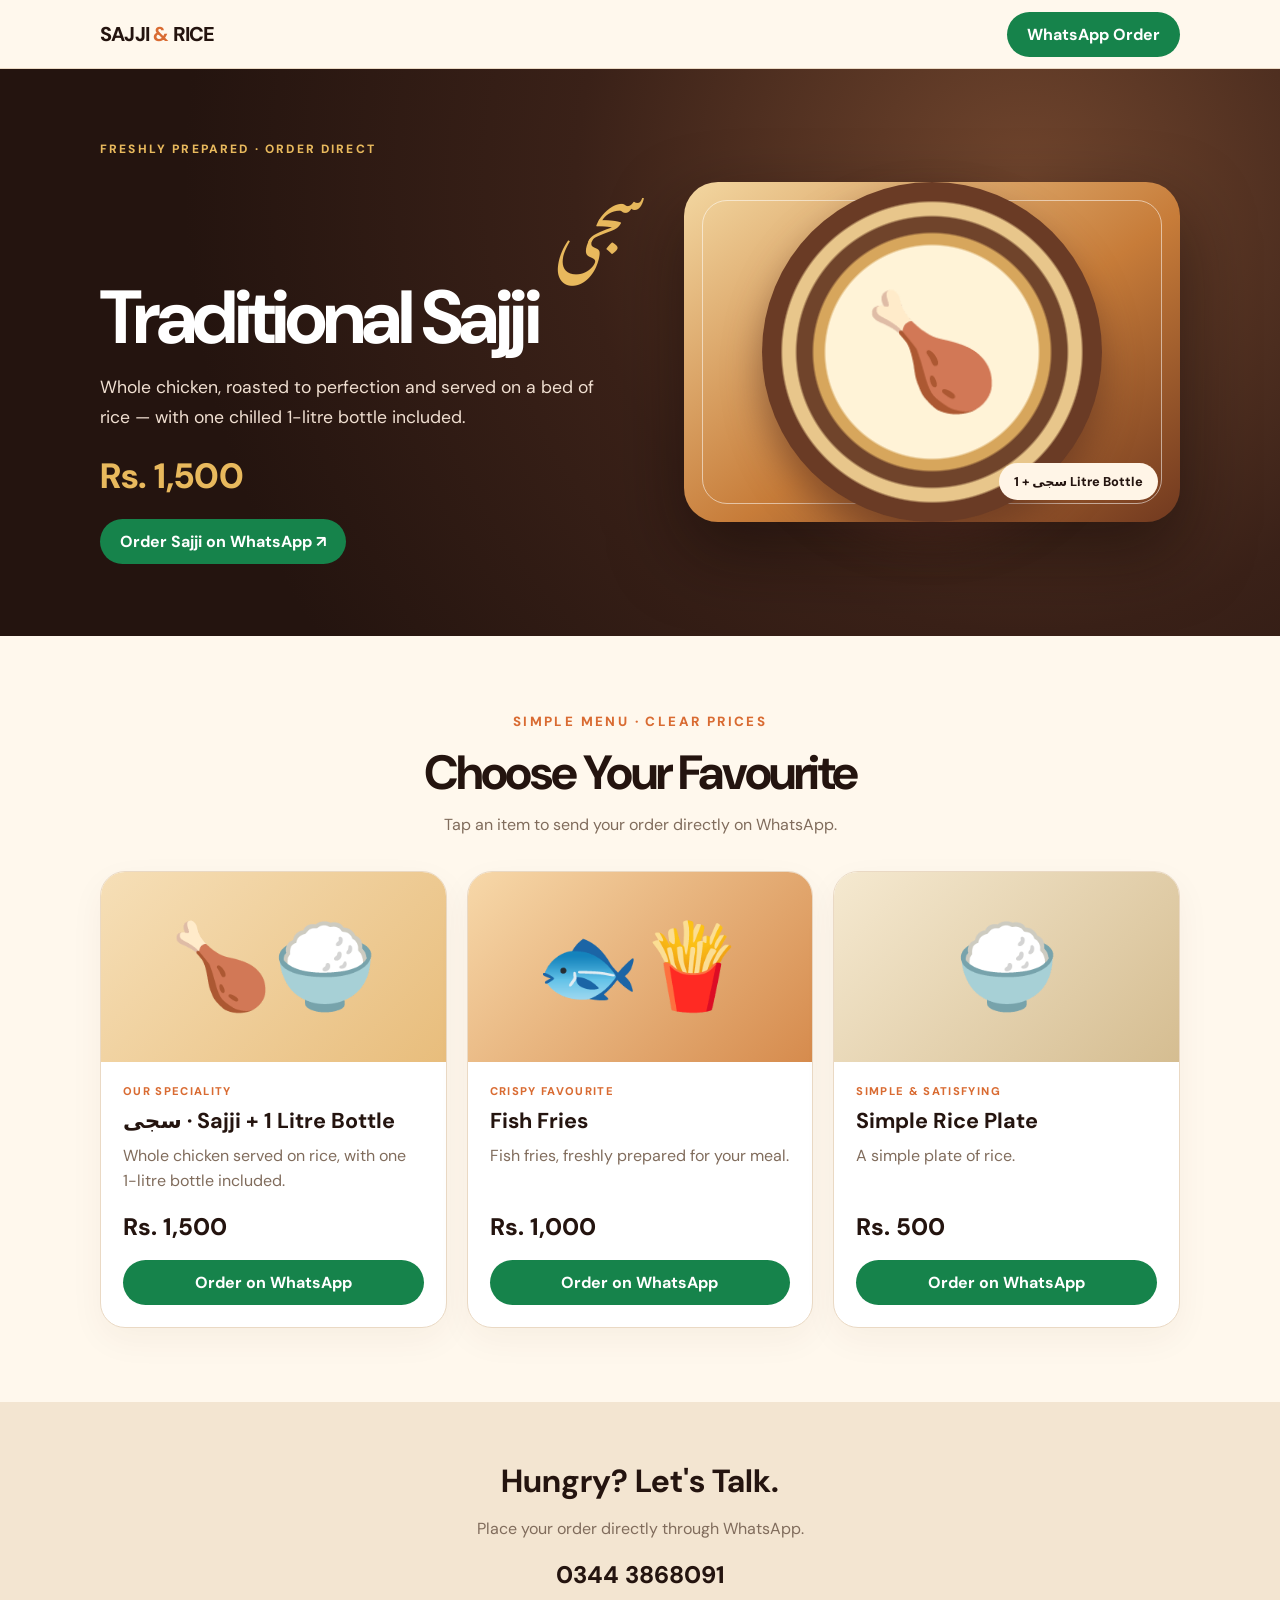
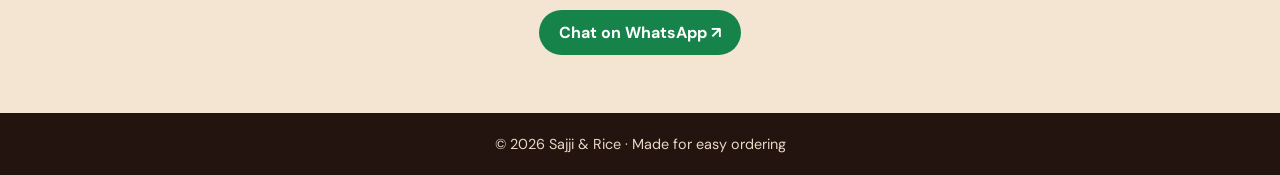
==== index.html @ be56e04f "Add Sajji & Rice restaurant landing page" ====
<!doctype html>
<html lang="en">
<head>
<meta charset="utf-8">
<meta name="viewport" content="width=device-width, initial-scale=1">
<meta name="theme-color" content="#24140f">
<meta name="description" content="Sajji, Fish Fries and Simple Rice Plate. Order directly on WhatsApp.">
<title>Sajji & Rice | Order on WhatsApp</title>
<link rel="preconnect" href="https://fonts.googleapis.com">
<link rel="preconnect" href="https://fonts.gstatic.com" crossorigin>
<link href="https://fonts.googleapis.com/css2?family=DM+Sans:wght@400;500;600;700;800&family=Noto+Nastaliq+Urdu:wght@600&display=swap" rel="stylesheet">
<style>
:root{--ink:#24140f;--paper:#fff8ed;--cream:#f3e5d1;--orange:#d96b32;--gold:#e8b95d;--green:#16834b}
*{box-sizing:border-box}html{scroll-behavior:smooth}body{margin:0;background:var(--paper);color:var(--ink);font-family:"DM Sans",system-ui,sans-serif}a{text-decoration:none;color:inherit}.wrap{width:min(1080px,92%);margin:auto}
header{position:sticky;top:0;z-index:5;background:#fff8edeb;backdrop-filter:blur(12px);border-bottom:1px solid #ead9c4}.nav{height:68px;display:flex;align-items:center;justify-content:space-between}.brand{font-size:1.25rem;font-weight:800;letter-spacing:-.04em}.brand span{color:var(--orange)}.pill{display:inline-flex;align-items:center;justify-content:center;background:var(--green);color:white;padding:12px 20px;border-radius:999px;font-weight:700;gap:8px;transition:.2s}.pill:hover{transform:translateY(-2px);filter:brightness(1.08)}
.hero{background:radial-gradient(circle at 80% 20%,#70452d 0,#3a2118 40%,#24140f 75%);color:white;overflow:hidden}.hero-grid{display:grid;grid-template-columns:1.05fr .95fr;gap:36px;align-items:center;padding:72px 0}.eyebrow{color:var(--gold);font-weight:800;text-transform:uppercase;letter-spacing:.18em;font-size:.75rem}.urdu{font-family:"Noto Nastaliq Urdu",serif;color:var(--gold);font-size:4rem;line-height:1.8;margin:8px 0 0}.hero h1{font-size:clamp(2.8rem,6vw,4.7rem);line-height:1;margin:0;letter-spacing:-.06em}.hero p{color:#f0dfd1;line-height:1.7;font-size:1.1rem;max-width:520px}.price{font-size:2.2rem;font-weight:800;color:var(--gold);margin:20px 0}.food-art{min-height:330px;border-radius:34px;background:linear-gradient(145deg,#f3d7a1,#c77c39 55%,#71391f);display:grid;place-items:center;box-shadow:0 30px 70px #10080580;position:relative;isolation:isolate}.food-art:before{content:"";position:absolute;inset:18px;border:1px solid #fff8;border-radius:25px}.platter{width:min(78%,340px);aspect-ratio:1;border-radius:50%;background:radial-gradient(circle,#fff3d7 0 44%,#d7a65c 45% 49%,#70442b 50% 56%,#e8c68b 57% 62%,#6a3b25 63%);display:grid;place-items:center;font-size:7rem;filter:drop-shadow(0 20px 18px #4b261c80)}.art-note{position:absolute;bottom:22px;right:22px;background:#fff5e7;color:var(--ink);padding:10px 15px;border-radius:99px;font-weight:800;font-size:.8rem}
section.menu{padding:74px 0}.section-head{text-align:center;margin-bottom:36px}.section-head small{color:var(--orange);font-weight:800;letter-spacing:.18em;text-transform:uppercase}.section-head h2{font-size:clamp(2rem,4vw,3rem);margin:10px 0;letter-spacing:-.05em}.section-head p{color:#806c5c;margin:0}.cards{display:grid;grid-template-columns:repeat(3,1fr);gap:20px}.card{background:white;border:1px solid #ead9c4;border-radius:25px;overflow:hidden;box-shadow:0 12px 35px #57351a0c;display:flex;flex-direction:column}.card-art{height:190px;display:grid;place-items:center;font-size:5.2rem;background:linear-gradient(135deg,#f6dfb7,#e8bd7c)}.card:nth-child(2) .card-art{background:linear-gradient(135deg,#f7d8a9,#d68b4d)}.card:nth-child(3) .card-art{background:linear-gradient(135deg,#f5e9d0,#d5bd91)}.card-body{padding:22px;display:flex;flex-direction:column;flex:1}.tag{font-size:.7rem;text-transform:uppercase;letter-spacing:.12em;color:var(--orange);font-weight:800}.card h3{font-size:1.35rem;margin:9px 0}.card p{color:#806c5c;line-height:1.55;margin:0 0 18px;flex:1}.card-price{font-size:1.5rem;font-weight:800;margin:0 0 18px}.card .pill{width:100%}
.contact{background:var(--cream);padding:58px 0;text-align:center}.contact h2{font-size:2rem;margin:0 0 8px}.contact p{color:#806c5c}.phone{font-weight:800;font-size:1.5rem;margin:20px 0}footer{background:var(--ink);color:#e9d7c5;text-align:center;padding:22px;font-size:.9rem}
@media(max-width:760px){.hero-grid{grid-template-columns:1fr;padding:48px 0;gap:28px}.hero-copy{text-align:center}.hero p{margin-inline:auto}.food-art{min-height:260px}.platter{font-size:5.5rem}.cards{grid-template-columns:1fr}.card-art{height:165px}.urdu{font-size:3.5rem}}
</style>
</head>
<body>
<header><div class="wrap nav"><a class="brand" href="#">SAJJI <span>&</span> RICE</a><a class="pill" href="https://wa.me/923443868091?text=Assalam%20o%20Alaikum!%20I%20would%20like%20to%20place%20an%20order." target="_blank" rel="noopener">WhatsApp Order</a></div></header>
<main>
<section class="hero"><div class="wrap hero-grid"><div class="hero-copy"><div class="eyebrow">Freshly prepared · Order direct</div><div class="urdu" lang="ur" dir="rtl">سجی</div><h1>Traditional Sajji</h1><p>Whole chicken, roasted to perfection and served on a bed of rice — with one chilled 1-litre bottle included.</p><div class="price">Rs. 1,500</div><a class="pill" href="https://wa.me/923443868091?text=Assalam%20o%20Alaikum!%20I%20would%20like%20to%20order%20Sajji%20with%20one%201-litre%20bottle%20-%20Rs.%201500." target="_blank" rel="noopener">Order Sajji on WhatsApp ↗</a></div><div class="food-art" role="img" aria-label="Illustration of a whole chicken served over rice"><div class="platter">🍗</div><div class="art-note">سجی + 1 Litre Bottle</div></div></div></section>
<section class="menu" id="menu"><div class="wrap"><div class="section-head"><small>Simple menu · Clear prices</small><h2>Choose Your Favourite</h2><p>Tap an item to send your order directly on WhatsApp.</p></div><div class="cards">
<article class="card"><div class="card-art" aria-hidden="true">🍗🍚</div><div class="card-body"><span class="tag">Our speciality</span><h3>سجی · Sajji + 1 Litre Bottle</h3><p>Whole chicken served on rice, with one 1-litre bottle included.</p><div class="card-price">Rs. 1,500</div><a class="pill" href="https://wa.me/923443868091?text=Assalam%20o%20Alaikum!%20I%20would%20like%20to%20order%20Sajji%20with%20one%201-litre%20bottle%20-%20Rs.%201500." target="_blank" rel="noopener">Order on WhatsApp</a></div></article>
<article class="card"><div class="card-art" aria-hidden="true">🐟🍟</div><div class="card-body"><span class="tag">Crispy favourite</span><h3>Fish Fries</h3><p>Fish fries, freshly prepared for your meal.</p><div class="card-price">Rs. 1,000</div><a class="pill" href="https://wa.me/923443868091?text=Assalam%20o%20Alaikum!%20I%20would%20like%20to%20order%20Fish%20Fries%20-%20Rs.%201000." target="_blank" rel="noopener">Order on WhatsApp</a></div></article>
<article class="card"><div class="card-art" aria-hidden="true">🍚</div><div class="card-body"><span class="tag">Simple & satisfying</span><h3>Simple Rice Plate</h3><p>A simple plate of rice.</p><div class="card-price">Rs. 500</div><a class="pill" href="https://wa.me/923443868091?text=Assalam%20o%20Alaikum!%20I%20would%20like%20to%20order%20Simple%20Rice%20Plate%20-%20Rs.%20500." target="_blank" rel="noopener">Order on WhatsApp</a></div></article>
</div></div></section>
<section class="contact"><div class="wrap"><h2>Hungry? Let's Talk.</h2><p>Place your order directly through WhatsApp.</p><div class="phone"><a href="tel:+923443868091">0344 3868091</a></div><a class="pill" href="https://wa.me/923443868091?text=Assalam%20o%20Alaikum!%20I%20would%20like%20to%20place%20an%20order." target="_blank" rel="noopener">Chat on WhatsApp ↗</a></div></section>
</main><footer>© <span id="year"></span> Sajji & Rice · Made for easy ordering</footer><script>document.getElementById('year').textContent=new Date().getFullYear();</script>
</body></html>
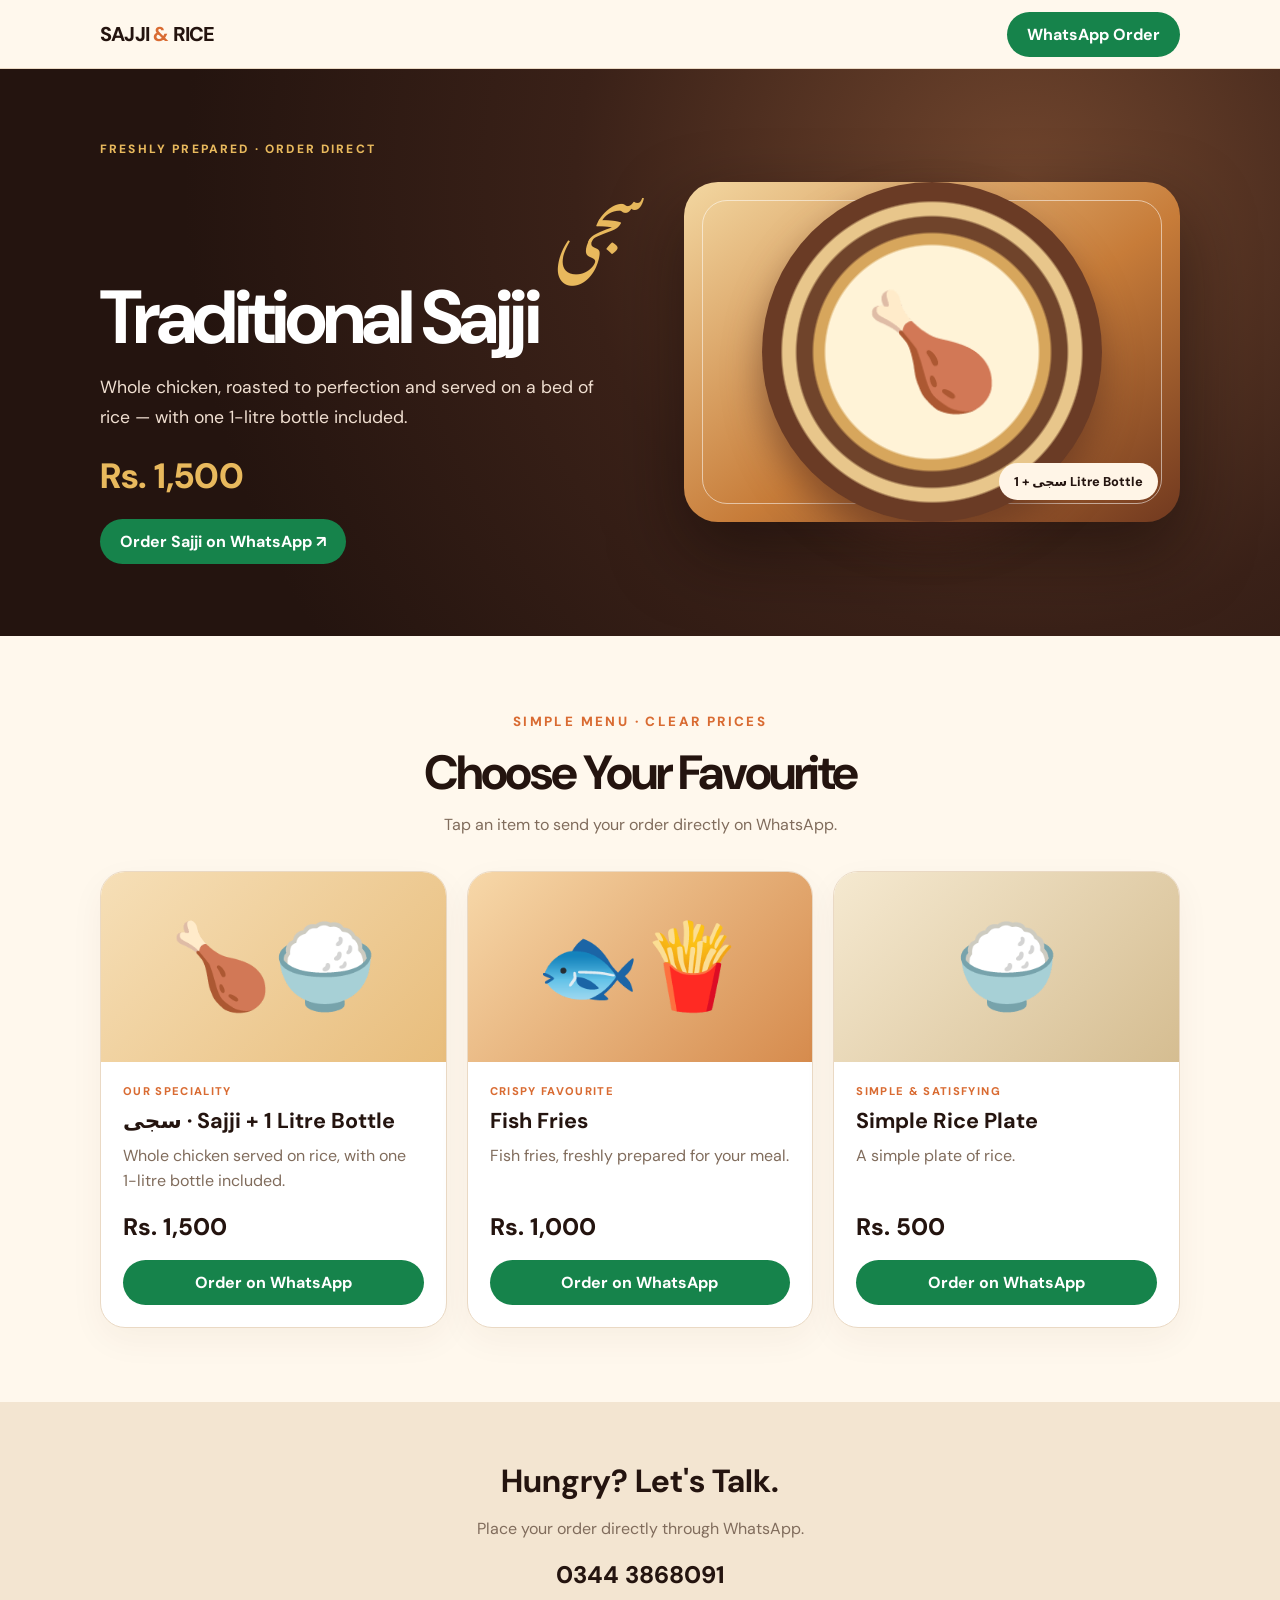
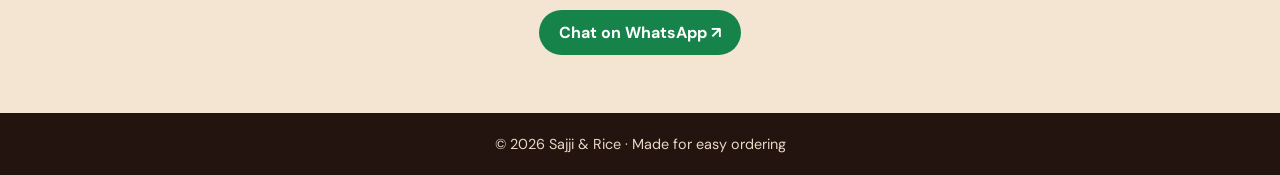
==== commit e44cc12a: "Refine Sajji deal description" ====
--- a/index.html
+++ b/index.html
@@ -5,7 +5,7 @@
 <meta name="viewport" content="width=device-width, initial-scale=1">
 <meta name="theme-color" content="#24140f">
 <meta name="description" content="Sajji, Fish Fries and Simple Rice Plate. Order directly on WhatsApp.">
-<title>Sajji & Rice | Order on WhatsApp</title>
+<title>Sajji & Rice | سجی | Order on WhatsApp</title>
 <link rel="preconnect" href="https://fonts.googleapis.com">
 <link rel="preconnect" href="https://fonts.gstatic.com" crossorigin>
 <link href="https://fonts.googleapis.com/css2?family=DM+Sans:wght@400;500;600;700;800&family=Noto+Nastaliq+Urdu:wght@600&display=swap" rel="stylesheet">
@@ -22,7 +22,7 @@
 <body>
 <header><div class="wrap nav"><a class="brand" href="#">SAJJI <span>&</span> RICE</a><a class="pill" href="https://wa.me/923443868091?text=Assalam%20o%20Alaikum!%20I%20would%20like%20to%20place%20an%20order." target="_blank" rel="noopener">WhatsApp Order</a></div></header>
 <main>
-<section class="hero"><div class="wrap hero-grid"><div class="hero-copy"><div class="eyebrow">Freshly prepared · Order direct</div><div class="urdu" lang="ur" dir="rtl">سجی</div><h1>Traditional Sajji</h1><p>Whole chicken, roasted to perfection and served on a bed of rice — with one chilled 1-litre bottle included.</p><div class="price">Rs. 1,500</div><a class="pill" href="https://wa.me/923443868091?text=Assalam%20o%20Alaikum!%20I%20would%20like%20to%20order%20Sajji%20with%20one%201-litre%20bottle%20-%20Rs.%201500." target="_blank" rel="noopener">Order Sajji on WhatsApp ↗</a></div><div class="food-art" role="img" aria-label="Illustration of a whole chicken served over rice"><div class="platter">🍗</div><div class="art-note">سجی + 1 Litre Bottle</div></div></div></section>
+<section class="hero"><div class="wrap hero-grid"><div class="hero-copy"><div class="eyebrow">Freshly prepared · Order direct</div><div class="urdu" lang="ur" dir="rtl">سجی</div><h1>Traditional Sajji</h1><p>Whole chicken, roasted to perfection and served on a bed of rice — with one 1-litre bottle included.</p><div class="price">Rs. 1,500</div><a class="pill" href="https://wa.me/923443868091?text=Assalam%20o%20Alaikum!%20I%20would%20like%20to%20order%20Sajji%20with%20one%201-litre%20bottle%20-%20Rs.%201500." target="_blank" rel="noopener">Order Sajji on WhatsApp ↗</a></div><div class="food-art" role="img" aria-label="Illustration of a whole chicken served over rice"><div class="platter">🍗</div><div class="art-note">سجی + 1 Litre Bottle</div></div></div></section>
 <section class="menu" id="menu"><div class="wrap"><div class="section-head"><small>Simple menu · Clear prices</small><h2>Choose Your Favourite</h2><p>Tap an item to send your order directly on WhatsApp.</p></div><div class="cards">
 <article class="card"><div class="card-art" aria-hidden="true">🍗🍚</div><div class="card-body"><span class="tag">Our speciality</span><h3>سجی · Sajji + 1 Litre Bottle</h3><p>Whole chicken served on rice, with one 1-litre bottle included.</p><div class="card-price">Rs. 1,500</div><a class="pill" href="https://wa.me/923443868091?text=Assalam%20o%20Alaikum!%20I%20would%20like%20to%20order%20Sajji%20with%20one%201-litre%20bottle%20-%20Rs.%201500." target="_blank" rel="noopener">Order on WhatsApp</a></div></article>
 <article class="card"><div class="card-art" aria-hidden="true">🐟🍟</div><div class="card-body"><span class="tag">Crispy favourite</span><h3>Fish Fries</h3><p>Fish fries, freshly prepared for your meal.</p><div class="card-price">Rs. 1,000</div><a class="pill" href="https://wa.me/923443868091?text=Assalam%20o%20Alaikum!%20I%20would%20like%20to%20order%20Fish%20Fries%20-%20Rs.%201000." target="_blank" rel="noopener">Order on WhatsApp</a></div></article>
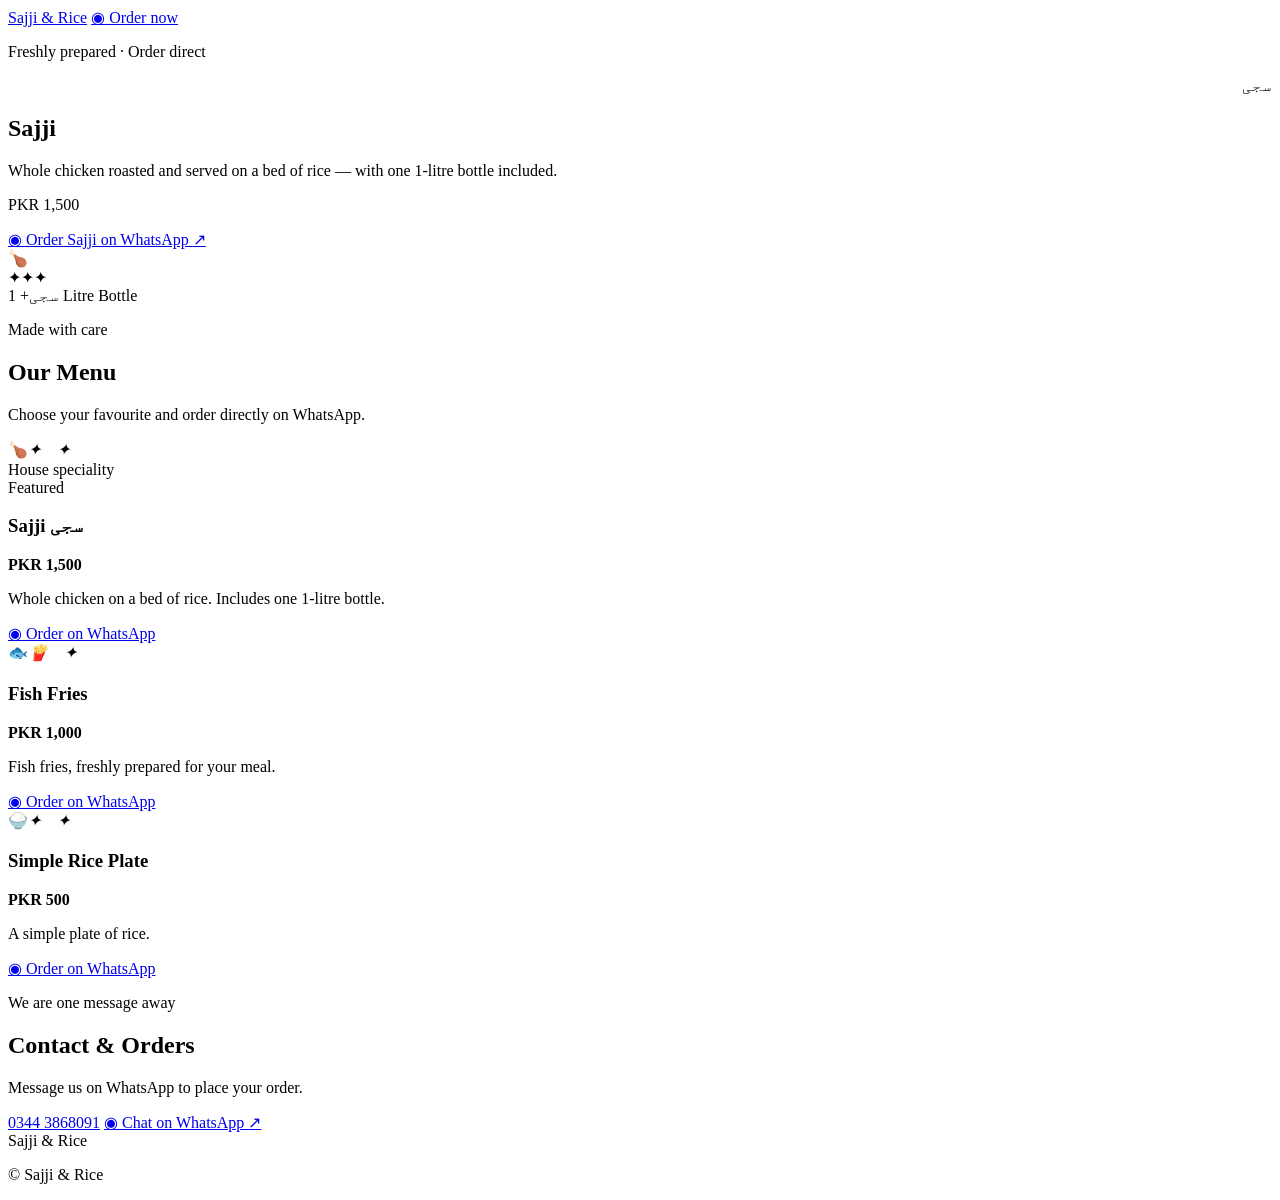
==== commit 26eeb9dd: "Rebuild restaurant landing page in vanilla HTML CSS JS" ====
--- a/index.html
+++ b/index.html
@@ -1,33 +1,79 @@
 <!doctype html>
 <html lang="en">
 <head>
-<meta charset="utf-8">
-<meta name="viewport" content="width=device-width, initial-scale=1">
-<meta name="theme-color" content="#24140f">
-<meta name="description" content="Sajji, Fish Fries and Simple Rice Plate. Order directly on WhatsApp.">
-<title>Sajji & Rice | سجی | Order on WhatsApp</title>
-<link rel="preconnect" href="https://fonts.googleapis.com">
-<link rel="preconnect" href="https://fonts.gstatic.com" crossorigin>
-<link href="https://fonts.googleapis.com/css2?family=DM+Sans:wght@400;500;600;700;800&family=Noto+Nastaliq+Urdu:wght@600&display=swap" rel="stylesheet">
-<style>
-:root{--ink:#24140f;--paper:#fff8ed;--cream:#f3e5d1;--orange:#d96b32;--gold:#e8b95d;--green:#16834b}
-*{box-sizing:border-box}html{scroll-behavior:smooth}body{margin:0;background:var(--paper);color:var(--ink);font-family:"DM Sans",system-ui,sans-serif}a{text-decoration:none;color:inherit}.wrap{width:min(1080px,92%);margin:auto}
-header{position:sticky;top:0;z-index:5;background:#fff8edeb;backdrop-filter:blur(12px);border-bottom:1px solid #ead9c4}.nav{height:68px;display:flex;align-items:center;justify-content:space-between}.brand{font-size:1.25rem;font-weight:800;letter-spacing:-.04em}.brand span{color:var(--orange)}.pill{display:inline-flex;align-items:center;justify-content:center;background:var(--green);color:white;padding:12px 20px;border-radius:999px;font-weight:700;gap:8px;transition:.2s}.pill:hover{transform:translateY(-2px);filter:brightness(1.08)}
-.hero{background:radial-gradient(circle at 80% 20%,#70452d 0,#3a2118 40%,#24140f 75%);color:white;overflow:hidden}.hero-grid{display:grid;grid-template-columns:1.05fr .95fr;gap:36px;align-items:center;padding:72px 0}.eyebrow{color:var(--gold);font-weight:800;text-transform:uppercase;letter-spacing:.18em;font-size:.75rem}.urdu{font-family:"Noto Nastaliq Urdu",serif;color:var(--gold);font-size:4rem;line-height:1.8;margin:8px 0 0}.hero h1{font-size:clamp(2.8rem,6vw,4.7rem);line-height:1;margin:0;letter-spacing:-.06em}.hero p{color:#f0dfd1;line-height:1.7;font-size:1.1rem;max-width:520px}.price{font-size:2.2rem;font-weight:800;color:var(--gold);margin:20px 0}.food-art{min-height:330px;border-radius:34px;background:linear-gradient(145deg,#f3d7a1,#c77c39 55%,#71391f);display:grid;place-items:center;box-shadow:0 30px 70px #10080580;position:relative;isolation:isolate}.food-art:before{content:"";position:absolute;inset:18px;border:1px solid #fff8;border-radius:25px}.platter{width:min(78%,340px);aspect-ratio:1;border-radius:50%;background:radial-gradient(circle,#fff3d7 0 44%,#d7a65c 45% 49%,#70442b 50% 56%,#e8c68b 57% 62%,#6a3b25 63%);display:grid;place-items:center;font-size:7rem;filter:drop-shadow(0 20px 18px #4b261c80)}.art-note{position:absolute;bottom:22px;right:22px;background:#fff5e7;color:var(--ink);padding:10px 15px;border-radius:99px;font-weight:800;font-size:.8rem}
-section.menu{padding:74px 0}.section-head{text-align:center;margin-bottom:36px}.section-head small{color:var(--orange);font-weight:800;letter-spacing:.18em;text-transform:uppercase}.section-head h2{font-size:clamp(2rem,4vw,3rem);margin:10px 0;letter-spacing:-.05em}.section-head p{color:#806c5c;margin:0}.cards{display:grid;grid-template-columns:repeat(3,1fr);gap:20px}.card{background:white;border:1px solid #ead9c4;border-radius:25px;overflow:hidden;box-shadow:0 12px 35px #57351a0c;display:flex;flex-direction:column}.card-art{height:190px;display:grid;place-items:center;font-size:5.2rem;background:linear-gradient(135deg,#f6dfb7,#e8bd7c)}.card:nth-child(2) .card-art{background:linear-gradient(135deg,#f7d8a9,#d68b4d)}.card:nth-child(3) .card-art{background:linear-gradient(135deg,#f5e9d0,#d5bd91)}.card-body{padding:22px;display:flex;flex-direction:column;flex:1}.tag{font-size:.7rem;text-transform:uppercase;letter-spacing:.12em;color:var(--orange);font-weight:800}.card h3{font-size:1.35rem;margin:9px 0}.card p{color:#806c5c;line-height:1.55;margin:0 0 18px;flex:1}.card-price{font-size:1.5rem;font-weight:800;margin:0 0 18px}.card .pill{width:100%}
-.contact{background:var(--cream);padding:58px 0;text-align:center}.contact h2{font-size:2rem;margin:0 0 8px}.contact p{color:#806c5c}.phone{font-weight:800;font-size:1.5rem;margin:20px 0}footer{background:var(--ink);color:#e9d7c5;text-align:center;padding:22px;font-size:.9rem}
-@media(max-width:760px){.hero-grid{grid-template-columns:1fr;padding:48px 0;gap:28px}.hero-copy{text-align:center}.hero p{margin-inline:auto}.food-art{min-height:260px}.platter{font-size:5.5rem}.cards{grid-template-columns:1fr}.card-art{height:165px}.urdu{font-size:3.5rem}}
-</style>
+  <meta charset="utf-8">
+  <meta name="viewport" content="width=device-width, initial-scale=1">
+  <meta name="theme-color" content="#2b1a13">
+  <meta name="description" content="Sajji, Fish Fries and Simple Rice Plate. Order directly on WhatsApp.">
+  <title>Sajji & Rice — Sajji, Fish Fries & Rice | Order on WhatsApp</title>
+  <link rel="preconnect" href="https://fonts.googleapis.com">
+  <link rel="preconnect" href="https://fonts.gstatic.com" crossorigin>
+  <link href="https://fonts.googleapis.com/css2?family=Fraunces:opsz,wght@9..144,600;9..144,800&family=Noto+Nastaliq+Urdu:wght@600&family=Outfit:wght@400;500;600;700;800&display=swap" rel="stylesheet">
+  <link rel="stylesheet" href="style.css">
+  <script src="script.js" defer></script>
 </head>
 <body>
-<header><div class="wrap nav"><a class="brand" href="#">SAJJI <span>&</span> RICE</a><a class="pill" href="https://wa.me/923443868091?text=Assalam%20o%20Alaikum!%20I%20would%20like%20to%20place%20an%20order." target="_blank" rel="noopener">WhatsApp Order</a></div></header>
-<main>
-<section class="hero"><div class="wrap hero-grid"><div class="hero-copy"><div class="eyebrow">Freshly prepared · Order direct</div><div class="urdu" lang="ur" dir="rtl">سجی</div><h1>Traditional Sajji</h1><p>Whole chicken, roasted to perfection and served on a bed of rice — with one 1-litre bottle included.</p><div class="price">Rs. 1,500</div><a class="pill" href="https://wa.me/923443868091?text=Assalam%20o%20Alaikum!%20I%20would%20like%20to%20order%20Sajji%20with%20one%201-litre%20bottle%20-%20Rs.%201500." target="_blank" rel="noopener">Order Sajji on WhatsApp ↗</a></div><div class="food-art" role="img" aria-label="Illustration of a whole chicken served over rice"><div class="platter">🍗</div><div class="art-note">سجی + 1 Litre Bottle</div></div></div></section>
-<section class="menu" id="menu"><div class="wrap"><div class="section-head"><small>Simple menu · Clear prices</small><h2>Choose Your Favourite</h2><p>Tap an item to send your order directly on WhatsApp.</p></div><div class="cards">
-<article class="card"><div class="card-art" aria-hidden="true">🍗🍚</div><div class="card-body"><span class="tag">Our speciality</span><h3>سجی · Sajji + 1 Litre Bottle</h3><p>Whole chicken served on rice, with one 1-litre bottle included.</p><div class="card-price">Rs. 1,500</div><a class="pill" href="https://wa.me/923443868091?text=Assalam%20o%20Alaikum!%20I%20would%20like%20to%20order%20Sajji%20with%20one%201-litre%20bottle%20-%20Rs.%201500." target="_blank" rel="noopener">Order on WhatsApp</a></div></article>
-<article class="card"><div class="card-art" aria-hidden="true">🐟🍟</div><div class="card-body"><span class="tag">Crispy favourite</span><h3>Fish Fries</h3><p>Fish fries, freshly prepared for your meal.</p><div class="card-price">Rs. 1,000</div><a class="pill" href="https://wa.me/923443868091?text=Assalam%20o%20Alaikum!%20I%20would%20like%20to%20order%20Fish%20Fries%20-%20Rs.%201000." target="_blank" rel="noopener">Order on WhatsApp</a></div></article>
-<article class="card"><div class="card-art" aria-hidden="true">🍚</div><div class="card-body"><span class="tag">Simple & satisfying</span><h3>Simple Rice Plate</h3><p>A simple plate of rice.</p><div class="card-price">Rs. 500</div><a class="pill" href="https://wa.me/923443868091?text=Assalam%20o%20Alaikum!%20I%20would%20like%20to%20order%20Simple%20Rice%20Plate%20-%20Rs.%20500." target="_blank" rel="noopener">Order on WhatsApp</a></div></article>
-</div></div></section>
-<section class="contact"><div class="wrap"><h2>Hungry? Let's Talk.</h2><p>Place your order directly through WhatsApp.</p><div class="phone"><a href="tel:+923443868091">0344 3868091</a></div><a class="pill" href="https://wa.me/923443868091?text=Assalam%20o%20Alaikum!%20I%20would%20like%20to%20place%20an%20order." target="_blank" rel="noopener">Chat on WhatsApp ↗</a></div></section>
-</main><footer>© <span id="year"></span> Sajji & Rice · Made for easy ordering</footer><script>document.getElementById('year').textContent=new Date().getFullYear();</script>
-</body></html>+  <header class="site-header">
+    <div class="container nav">
+      <a class="brand" href="#" aria-label="Sajji and Rice home">Sajji <span>&</span> Rice</a>
+      <a class="button button-small" data-general-order href="#"> <span class="wa-icon" aria-hidden="true">◉</span> Order now</a>
+    </div>
+  </header>
+
+  <main>
+    <section class="hero">
+      <div class="container hero-grid">
+        <div class="hero-copy">
+          <p class="eyebrow">Freshly prepared · Order direct</p>
+          <p class="urdu" lang="ur" dir="rtl">سجی</p>
+          <h1>Sajji</h1>
+          <p class="hero-description">Whole chicken roasted and served on a bed of rice — with one 1-litre bottle included.</p>
+          <p class="hero-price">PKR 1,500</p>
+          <a class="button button-large" data-sajji-order href="#"> <span class="wa-icon" aria-hidden="true">◉</span> Order Sajji on WhatsApp <span aria-hidden="true">↗</span></a>
+        </div>
+        <div class="hero-visual" role="img" aria-label="Sajji served over rice">
+          <div class="visual-glow"></div>
+          <div class="platter platter-main"><div class="rice-bed"></div><div class="roast-chicken">🍗</div><span class="herb herb-one">✦</span><span class="herb herb-two">✦</span><span class="herb herb-three">✦</span></div>
+          <div class="visual-label"><span>سجی</span><span>+ 1 Litre Bottle</span></div>
+        </div>
+      </div>
+    </section>
+
+    <section class="menu-section" id="menu">
+      <div class="container">
+        <div class="section-heading">
+          <p class="eyebrow eyebrow-light">Made with care</p>
+          <h2>Our Menu</h2>
+          <p>Choose your favourite and order directly on WhatsApp.</p>
+        </div>
+        <div class="menu-grid">
+          <article class="menu-card featured">
+            <div class="food-photo sajji-photo" role="img" aria-label="Sajji with rice"><div class="plate"><span>🍗</span><i>✦　✦</i></div><span class="photo-caption">House speciality</span></div>
+            <div class="card-content"><span class="tag">Featured</span><div class="card-title-row"><h3>Sajji <span class="urdu-inline" lang="ur">سجی</span></h3><strong>PKR 1,500</strong></div><p>Whole chicken on a bed of rice. Includes one 1-litre bottle.</p><a class="button card-button" data-sajji-order href="#"> <span class="wa-icon">◉</span> Order on WhatsApp</a></div>
+          </article>
+          <article class="menu-card">
+            <div class="food-photo fish-photo" role="img" aria-label="Fish fries"><div class="plate plate-fish"><span>🐟</span><i>🍟　✦</i></div></div>
+            <div class="card-content"><div class="card-title-row"><h3>Fish Fries</h3><strong>PKR 1,000</strong></div><p>Fish fries, freshly prepared for your meal.</p><a class="button card-button" data-fish-order href="#"><span class="wa-icon">◉</span> Order on WhatsApp</a></div>
+          </article>
+          <article class="menu-card">
+            <div class="food-photo rice-photo" role="img" aria-label="Simple rice plate"><div class="plate plate-rice"><span>🍚</span><i>✦　✦</i></div></div>
+            <div class="card-content"><div class="card-title-row"><h3>Simple Rice Plate</h3><strong>PKR 500</strong></div><p>A simple plate of rice.</p><a class="button card-button" data-rice-order href="#"><span class="wa-icon">◉</span> Order on WhatsApp</a></div>
+          </article>
+        </div>
+      </div>
+    </section>
+
+    <section class="contact-section" id="contact">
+      <div class="container contact-content">
+        <p class="eyebrow eyebrow-light">We are one message away</p>
+        <h2>Contact & Orders</h2>
+        <p>Message us on WhatsApp to place your order.</p>
+        <a class="phone-number" href="tel:+923443868091">0344 3868091</a>
+        <a class="button button-large" data-general-order href="#"><span class="wa-icon">◉</span> Chat on WhatsApp <span aria-hidden="true">↗</span></a>
+      </div>
+    </section>
+  </main>
+
+  <footer><div class="container footer-inner"><span class="brand brand-footer">Sajji <span>&</span> Rice</span><p>© <span id="year"></span> Sajji & Rice</p></div></footer>
+</body>
+</html>
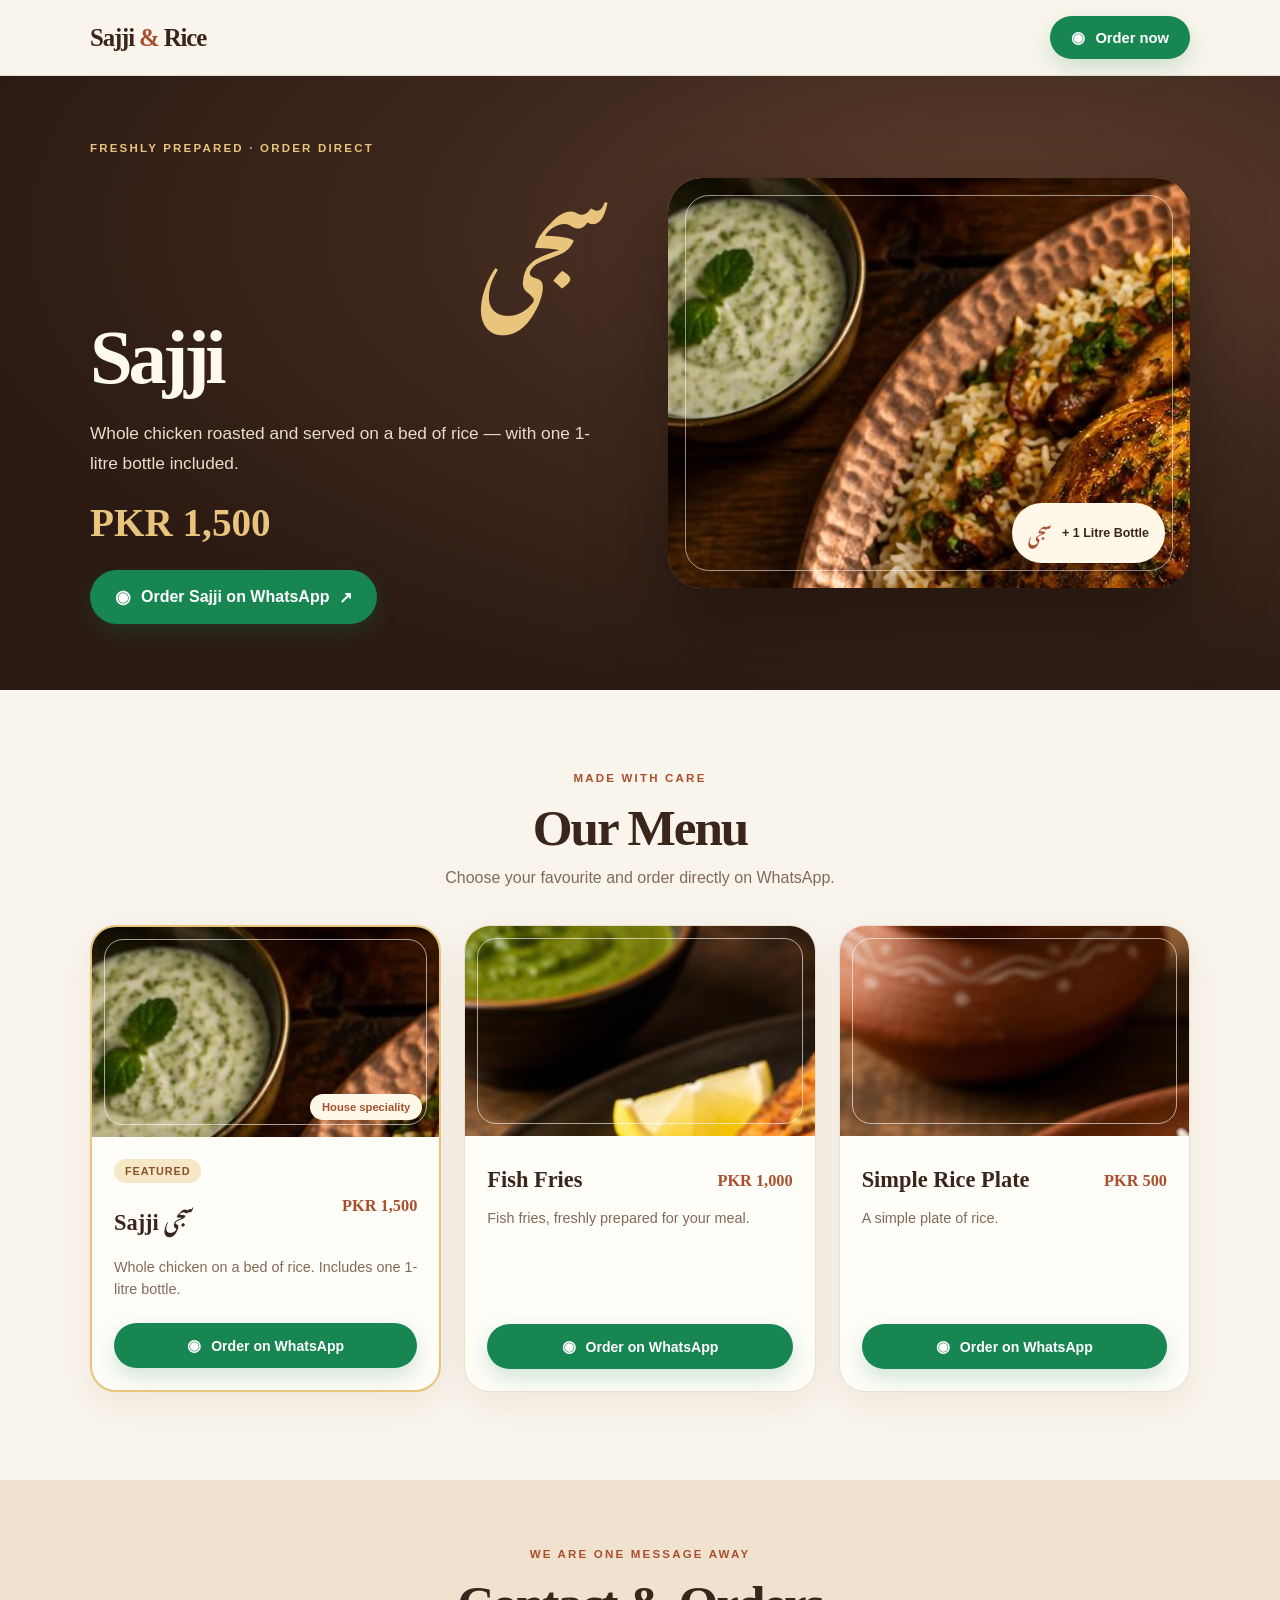
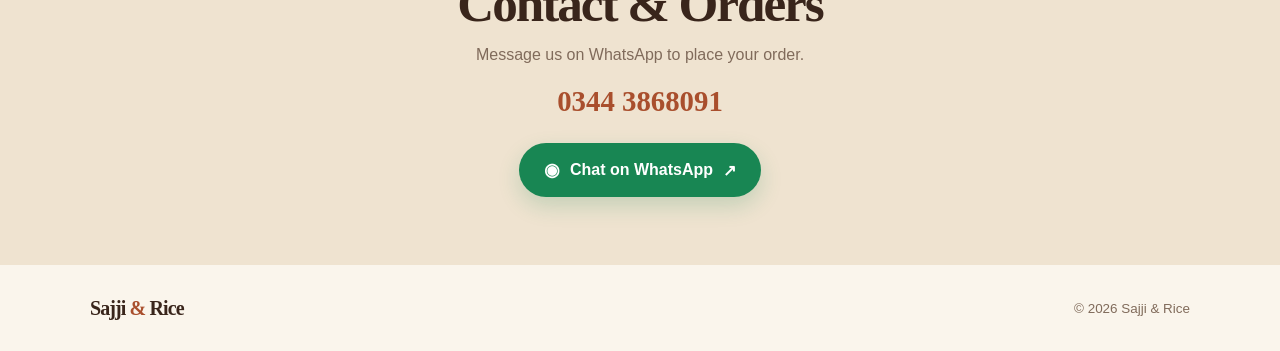
==== commit f13008a5: "Use original food photos from repository assets" ====
--- a/index.html
+++ b/index.html
@@ -31,9 +31,8 @@
           <p class="hero-price">PKR 1,500</p>
           <a class="button button-large" data-sajji-order href="#"> <span class="wa-icon" aria-hidden="true">◉</span> Order Sajji on WhatsApp <span aria-hidden="true">↗</span></a>
         </div>
-        <div class="hero-visual" role="img" aria-label="Sajji served over rice">
-          <div class="visual-glow"></div>
-          <div class="platter platter-main"><div class="rice-bed"></div><div class="roast-chicken">🍗</div><span class="herb herb-one">✦</span><span class="herb herb-two">✦</span><span class="herb herb-three">✦</span></div>
+        <div class="hero-visual">
+          <img class="hero-photo" src="assets/sajji.jpg" alt="Original Sajji served on rice">
           <div class="visual-label"><span>سجی</span><span>+ 1 Litre Bottle</span></div>
         </div>
       </div>
@@ -48,15 +47,15 @@
         </div>
         <div class="menu-grid">
           <article class="menu-card featured">
-            <div class="food-photo sajji-photo" role="img" aria-label="Sajji with rice"><div class="plate"><span>🍗</span><i>✦　✦</i></div><span class="photo-caption">House speciality</span></div>
+            <div class="food-photo sajji-photo"><img src="assets/sajji.jpg" alt="Sajji with rice" loading="lazy"><span class="photo-caption">House speciality</span></div>
             <div class="card-content"><span class="tag">Featured</span><div class="card-title-row"><h3>Sajji <span class="urdu-inline" lang="ur">سجی</span></h3><strong>PKR 1,500</strong></div><p>Whole chicken on a bed of rice. Includes one 1-litre bottle.</p><a class="button card-button" data-sajji-order href="#"> <span class="wa-icon">◉</span> Order on WhatsApp</a></div>
           </article>
           <article class="menu-card">
-            <div class="food-photo fish-photo" role="img" aria-label="Fish fries"><div class="plate plate-fish"><span>🐟</span><i>🍟　✦</i></div></div>
+            <div class="food-photo fish-photo"><img src="assets/fish.jpg" alt="Fish fries" loading="lazy"></div>
             <div class="card-content"><div class="card-title-row"><h3>Fish Fries</h3><strong>PKR 1,000</strong></div><p>Fish fries, freshly prepared for your meal.</p><a class="button card-button" data-fish-order href="#"><span class="wa-icon">◉</span> Order on WhatsApp</a></div>
           </article>
           <article class="menu-card">
-            <div class="food-photo rice-photo" role="img" aria-label="Simple rice plate"><div class="plate plate-rice"><span>🍚</span><i>✦　✦</i></div></div>
+            <div class="food-photo rice-photo"><img src="assets/rice.jpg" alt="Simple rice plate" loading="lazy"></div>
             <div class="card-content"><div class="card-title-row"><h3>Simple Rice Plate</h3><strong>PKR 500</strong></div><p>A simple plate of rice.</p><a class="button card-button" data-rice-order href="#"><span class="wa-icon">◉</span> Order on WhatsApp</a></div>
           </article>
         </div>
--- a/style.css
+++ b/style.css
@@ -0,0 +1,10 @@
+:root{--paper:#faf5ec;--ink:#39251b;--muted:#806b5b;--ember:#2b1a13;--ember-2:#43291e;--orange:#a94f2d;--gold:#e8c47d;--green:#188653;--line:#eadfce;--white:#fffdf8;--shadow:0 20px 45px rgba(52,29,17,.14)}
+*{box-sizing:border-box}html{scroll-behavior:smooth}body{margin:0;background:var(--paper);color:var(--ink);font-family:"Outfit",Arial,sans-serif}a{color:inherit;text-decoration:none}.container{width:min(1100px,calc(100% - 44px));margin-inline:auto}
+.site-header{height:76px;position:sticky;top:0;z-index:20;background:rgba(250,245,236,.92);backdrop-filter:blur(14px);border-bottom:1px solid rgba(92,61,40,.12)}.nav{height:100%;display:flex;align-items:center;justify-content:space-between}.brand{font:800 1.55rem "Fraunces",Georgia,serif;letter-spacing:-.045em}.brand span{color:var(--orange)}
+.button{display:inline-flex;align-items:center;justify-content:center;gap:10px;border:0;border-radius:999px;background:var(--green);color:white;font-weight:700;box-shadow:0 9px 22px rgba(24,134,83,.2);transition:transform .2s,filter .2s}.button:hover{transform:translateY(-2px);filter:brightness(1.08)}.button-small{padding:12px 21px;font-size:.92rem}.button-large{padding:16px 25px;font-size:1rem}.wa-icon{font-size:1.12em}
+.hero{background:radial-gradient(ellipse at 78% 25%,#60402d 0,#40291e 36%,var(--ember) 76%);color:#fff9ef;overflow:hidden}.hero-grid{min-height:580px;padding:66px 0;display:grid;grid-template-columns:1fr 1fr;align-items:center;gap:56px}.eyebrow{margin:0 0 14px;color:var(--gold);font-size:.72rem;font-weight:800;letter-spacing:.19em;text-transform:uppercase}.urdu{margin:0;color:var(--gold);font:600 clamp(3.7rem,7vw,5.7rem)/1.7 "Noto Nastaliq Urdu",serif}.hero h1{font:800 clamp(3.4rem,6vw,5.1rem)/.98 "Fraunces",Georgia,serif;letter-spacing:-.055em;margin:0}.hero-description{max-width:510px;color:#eadbce;font-size:1.08rem;line-height:1.75;margin:22px 0 0}.hero-price{margin:22px 0 25px;color:var(--gold);font:800 2.45rem "Fraunces",Georgia,serif}
+.hero-visual{height:410px;position:relative;display:grid;place-items:center;border-radius:34px;background:linear-gradient(145deg,#e8c58d,#bd7844 58%,#603820);box-shadow:0 30px 70px #130b0780;isolation:isolate;overflow:hidden}.hero-visual:before{content:"";position:absolute;inset:17px;border:1px solid #fff8;border-radius:24px}.visual-glow{position:absolute;width:85%;aspect-ratio:1;border-radius:50%;background:#fff4d1;filter:blur(40px);opacity:.3}.platter{position:relative;display:grid;place-items:center;border-radius:50%;background:radial-gradient(circle,#fff8e8 0 47%,#d9b67b 48% 53%,#71452e 54% 58%,#f1d5a2 59% 65%,#70422a 66%);box-shadow:0 22px 28px #40211170}.platter-main{width:min(76%,340px);aspect-ratio:1}.rice-bed{position:absolute;inset:17%;border-radius:50%;background:radial-gradient(ellipse,#fff9e8 0 50%,#e4c88e 51% 63%,transparent 64%);opacity:.95}.roast-chicken{z-index:1;font-size:clamp(6rem,12vw,9rem);filter:drop-shadow(0 13px 9px #6d351d80);transform:rotate(-12deg)}.herb{position:absolute;color:#8d9a4c;font-size:1.5rem}.herb-one{top:24%;left:23%}.herb-two{right:22%;bottom:25%}.herb-three{right:25%;top:21%}.visual-label{position:absolute;right:25px;bottom:25px;display:flex;gap:10px;align-items:center;padding:10px 16px;border-radius:99px;background:#fff8e9;color:var(--ink);font-weight:700;font-size:.78rem;box-shadow:var(--shadow)}.visual-label span:first-child{font:600 1rem "Noto Nastaliq Urdu",serif;color:var(--orange)}
+.menu-section{padding:82px 0 88px}.section-heading{text-align:center;margin-bottom:38px}.eyebrow-light{color:var(--orange)}.section-heading h2,.contact-content h2{margin:0;font:800 clamp(2.3rem,4vw,3.2rem) "Fraunces",Georgia,serif;letter-spacing:-.04em}.section-heading>p:last-child{margin:12px 0 0;color:var(--muted)}.menu-grid{display:grid;grid-template-columns:repeat(3,minmax(0,1fr));gap:23px}.menu-card{display:flex;flex-direction:column;overflow:hidden;background:var(--white);border:1px solid var(--line);border-radius:26px;box-shadow:0 12px 36px rgba(52,29,17,.07);transition:transform .2s,box-shadow .2s}.menu-card:hover{transform:translateY(-5px);box-shadow:var(--shadow)}.menu-card.featured{border:2px solid var(--gold)}.food-photo{height:210px;position:relative;display:grid;place-items:center;overflow:hidden;background:radial-gradient(circle at 50% 42%,#f7e4bb,#d6a36b 75%)}.fish-photo{background:radial-gradient(circle at 50% 42%,#ffe6bd,#c7834b 78%)}.rice-photo{background:radial-gradient(circle at 50% 42%,#fff0cf,#c9ad7d 78%)}.food-photo:after{content:"";position:absolute;inset:12px;border:1px solid #fff9;border-radius:19px}.plate{width:154px;aspect-ratio:1;border-radius:50%;display:grid;place-items:center;position:relative;background:radial-gradient(circle,#fffaf0 0 54%,#d7b981 55% 62%,#775038 63% 68%,#f2d7a7 69%);box-shadow:0 18px 28px #57351e50}.plate span{font-size:4.8rem;filter:drop-shadow(0 7px 5px #6d351d55)}.plate i{position:absolute;bottom:19px;font-size:.9rem;color:#85934b;font-style:normal}.plate-fish span{font-size:4.1rem}.plate-rice span{font-size:4.5rem}.photo-caption{position:absolute;bottom:17px;right:17px;z-index:2;border-radius:99px;background:#fff8e9;padding:7px 12px;font-size:.7rem;font-weight:800;color:var(--orange)}.card-content{padding:22px;display:flex;flex-direction:column;flex:1}.tag{width:max-content;background:#f6e7c6;color:#87532b;border-radius:99px;padding:6px 11px;font-size:.68rem;font-weight:800;letter-spacing:.08em;text-transform:uppercase}.card-title-row{display:flex;align-items:flex-start;justify-content:space-between;gap:10px;margin:9px 0}.card-title-row h3{font:700 1.4rem "Fraunces",Georgia,serif;margin:0}.card-title-row strong{color:var(--orange);font:800 1.02rem "Fraunces",Georgia,serif;white-space:nowrap;padding-top:4px}.urdu-inline{font:600 .9em "Noto Nastaliq Urdu",serif}.card-content p{min-height:48px;color:var(--muted);font-size:.9rem;line-height:1.55;margin:5px 0 19px}.card-button{width:100%;padding:13px 14px;font-size:.88rem;margin-top:auto}
+.contact-section{background:#efe3d0;padding:68px 0;text-align:center}.contact-content>p:not(.eyebrow){color:var(--muted);margin:13px 0}.phone-number{display:block;width:max-content;margin:21px auto 25px;color:var(--orange);font:800 1.8rem "Fraunces",Georgia,serif}.footer-inner{min-height:86px;display:flex;align-items:center;justify-content:space-between}.brand-footer{font-size:1.25rem}.footer-inner p{color:var(--muted);font-size:.84rem}
+@media(max-width:800px){.hero-grid{grid-template-columns:1fr;gap:34px;padding:48px 0 54px}.hero-copy{text-align:center}.hero-description{margin-inline:auto}.hero-visual{height:330px;max-width:560px;width:100%;margin:auto}.menu-grid{grid-template-columns:1fr 1fr}.menu-card:last-child{grid-column:1/-1;max-width:calc(50% - 12px);width:100%;justify-self:center}}
+@media(max-width:540px){.container{width:min(100% - 32px,440px)}.site-header{height:68px}.brand{font-size:1.3rem}.button-small{padding:10px 15px;font-size:.82rem}.hero-grid{padding-top:37px}.hero-visual{height:280px;border-radius:26px}.platter-main{width:70%}.visual-label{right:16px;bottom:16px;font-size:.68rem}.menu-section{padding:62px 0}.menu-grid{grid-template-columns:1fr;gap:18px}.menu-card:last-child{grid-column:auto;max-width:none}.food-photo{height:205px}.card-content{padding:20px}.contact-section{padding:56px 0}.footer-inner{padding:17px 0;gap:8px;flex-direction:column;justify-content:center}.footer-inner p{margin:0}}
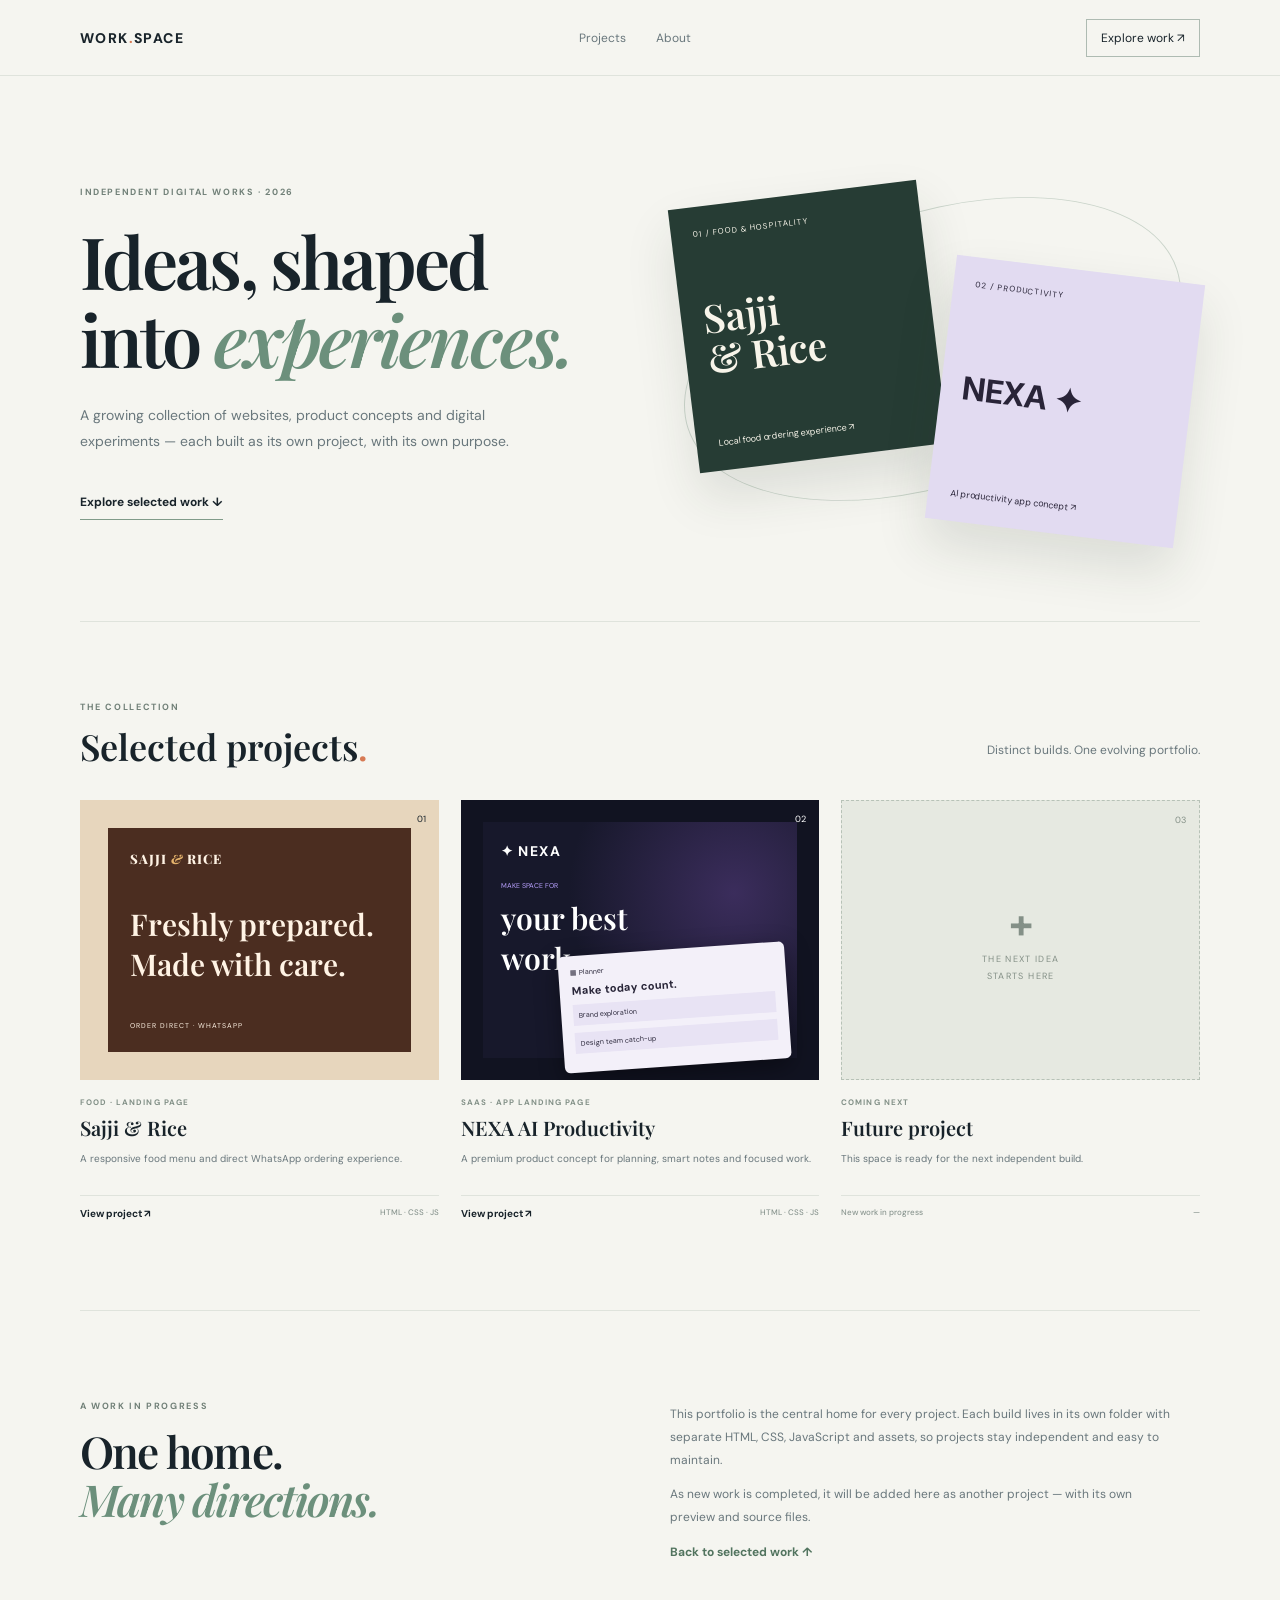
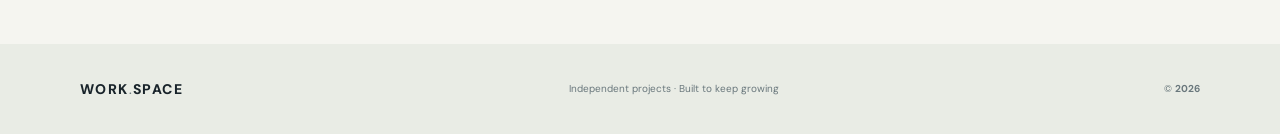
==== commit f93a1382: "Create master portfolio and add independent NEXA project" ====
--- a/index.html
+++ b/index.html
@@ -1,78 +1 @@
-<!doctype html>
-<html lang="en">
-<head>
-  <meta charset="utf-8">
-  <meta name="viewport" content="width=device-width, initial-scale=1">
-  <meta name="theme-color" content="#2b1a13">
-  <meta name="description" content="Sajji, Fish Fries and Simple Rice Plate. Order directly on WhatsApp.">
-  <title>Sajji & Rice — Sajji, Fish Fries & Rice | Order on WhatsApp</title>
-  <link rel="preconnect" href="https://fonts.googleapis.com">
-  <link rel="preconnect" href="https://fonts.gstatic.com" crossorigin>
-  <link href="https://fonts.googleapis.com/css2?family=Fraunces:opsz,wght@9..144,600;9..144,800&family=Noto+Nastaliq+Urdu:wght@600&family=Outfit:wght@400;500;600;700;800&display=swap" rel="stylesheet">
-  <link rel="stylesheet" href="style.css">
-  <script src="script.js" defer></script>
-</head>
-<body>
-  <header class="site-header">
-    <div class="container nav">
-      <a class="brand" href="#" aria-label="Sajji and Rice home">Sajji <span>&</span> Rice</a>
-      <a class="button button-small" data-general-order href="#"> <span class="wa-icon" aria-hidden="true">◉</span> Order now</a>
-    </div>
-  </header>
-
-  <main>
-    <section class="hero">
-      <div class="container hero-grid">
-        <div class="hero-copy">
-          <p class="eyebrow">Freshly prepared · Order direct</p>
-          <p class="urdu" lang="ur" dir="rtl">سجی</p>
-          <h1>Sajji</h1>
-          <p class="hero-description">Whole chicken roasted and served on a bed of rice — with one 1-litre bottle included.</p>
-          <p class="hero-price">PKR 1,500</p>
-          <a class="button button-large" data-sajji-order href="#"> <span class="wa-icon" aria-hidden="true">◉</span> Order Sajji on WhatsApp <span aria-hidden="true">↗</span></a>
-        </div>
-        <div class="hero-visual">
-          <img class="hero-photo" src="assets/sajji.jpg" alt="Original Sajji served on rice">
-          <div class="visual-label"><span>سجی</span><span>+ 1 Litre Bottle</span></div>
-        </div>
-      </div>
-    </section>
-
-    <section class="menu-section" id="menu">
-      <div class="container">
-        <div class="section-heading">
-          <p class="eyebrow eyebrow-light">Made with care</p>
-          <h2>Our Menu</h2>
-          <p>Choose your favourite and order directly on WhatsApp.</p>
-        </div>
-        <div class="menu-grid">
-          <article class="menu-card featured">
-            <div class="food-photo sajji-photo"><img src="assets/sajji.jpg" alt="Sajji with rice" loading="lazy"><span class="photo-caption">House speciality</span></div>
-            <div class="card-content"><span class="tag">Featured</span><div class="card-title-row"><h3>Sajji <span class="urdu-inline" lang="ur">سجی</span></h3><strong>PKR 1,500</strong></div><p>Whole chicken on a bed of rice. Includes one 1-litre bottle.</p><a class="button card-button" data-sajji-order href="#"> <span class="wa-icon">◉</span> Order on WhatsApp</a></div>
-          </article>
-          <article class="menu-card">
-            <div class="food-photo fish-photo"><img src="assets/fish.jpg" alt="Fish fries" loading="lazy"></div>
-            <div class="card-content"><div class="card-title-row"><h3>Fish Fries</h3><strong>PKR 1,000</strong></div><p>Fish fries, freshly prepared for your meal.</p><a class="button card-button" data-fish-order href="#"><span class="wa-icon">◉</span> Order on WhatsApp</a></div>
-          </article>
-          <article class="menu-card">
-            <div class="food-photo rice-photo"><img src="assets/rice.jpg" alt="Simple rice plate" loading="lazy"></div>
-            <div class="card-content"><div class="card-title-row"><h3>Simple Rice Plate</h3><strong>PKR 500</strong></div><p>A simple plate of rice.</p><a class="button card-button" data-rice-order href="#"><span class="wa-icon">◉</span> Order on WhatsApp</a></div>
-          </article>
-        </div>
-      </div>
-    </section>
-
-    <section class="contact-section" id="contact">
-      <div class="container contact-content">
-        <p class="eyebrow eyebrow-light">We are one message away</p>
-        <h2>Contact & Orders</h2>
-        <p>Message us on WhatsApp to place your order.</p>
-        <a class="phone-number" href="tel:+923443868091">0344 3868091</a>
-        <a class="button button-large" data-general-order href="#"><span class="wa-icon">◉</span> Chat on WhatsApp <span aria-hidden="true">↗</span></a>
-      </div>
-    </section>
-  </main>
-
-  <footer><div class="container footer-inner"><span class="brand brand-footer">Sajji <span>&</span> Rice</span><p>© <span id="year"></span> Sajji & Rice</p></div></footer>
-</body>
-</html>+<!doctype html><html lang="en"><head><meta charset="utf-8"><meta name="viewport" content="width=device-width,initial-scale=1"><meta name="description" content="A growing portfolio of independent web projects and digital experiences."><title>Work.Space — Project Portfolio</title><link href="https://fonts.googleapis.com/css2?family=DM+Sans:wght@400;500;600;700;800&family=Playfair+Display:wght@600;700&display=swap" rel="stylesheet"><link rel="stylesheet" href="style.css"><script src="script.js" defer></script></head><body><header><div class="wrap nav"><a class="logo" href="#">WORK<span>.</span>SPACE</a><nav><a href="#projects">Projects</a><a href="#about">About</a></nav><a class="contact" href="#projects">Explore work ↗</a></div></header><main><section class="intro wrap"><div><p class="overline">INDEPENDENT DIGITAL WORKS · 2026</p><h1>Ideas, shaped<br>into <em>experiences.</em></h1><p class="lead">A growing collection of websites, product concepts and digital experiments — each built as its own project, with its own purpose.</p><a class="explore" href="#projects">Explore selected work ↓</a></div><div class="art"><div class="art-orbit"></div><div class="art-card one"><small>01 / FOOD & HOSPITALITY</small><b>Sajji<br>& Rice</b><span>Local food ordering experience ↗</span></div><div class="art-card two"><small>02 / PRODUCTIVITY</small><b>NEXA ✦</b><span>AI productivity app concept ↗</span></div></div></section><section class="projects wrap" id="projects"><div class="section-top"><div><p class="overline">THE COLLECTION</p><h2>Selected projects<span>.</span></h2></div><p>Distinct builds. One evolving portfolio.</p></div><div class="grid"><article><a class="visual food" href="projects/website-development-agent/"><div><b>SAJJI <i>&</i> RICE</b><h3>Freshly prepared.<br>Made with care.</h3><small>ORDER DIRECT · WHATSAPP</small></div><label>01</label></a><p class="tag">FOOD · LANDING PAGE</p><h3>Sajji & Rice</h3><p class="desc">A responsive food menu and direct WhatsApp ordering experience.</p><div class="links"><a href="projects/website-development-agent/">View project ↗</a><span>HTML · CSS · JS</span></div></article><article><a class="visual nexa" href="projects/nexa-ai-productivity/"><div><b>✦ NEXA</b><small>MAKE SPACE FOR</small><h3>your best<br>work.</h3><aside>▦ Planner<br><strong>Make today count.</strong><p>Brand exploration</p><p>Design team catch-up</p></aside></div><label>02</label></a><p class="tag">SAAS · APP LANDING PAGE</p><h3>NEXA AI Productivity</h3><p class="desc">A premium product concept for planning, smart notes and focused work.</p><div class="links"><a href="projects/nexa-ai-productivity/">View project ↗</a><span>HTML · CSS · JS</span></div></article><article class="next"><div class="visual"><b>+</b><span>THE NEXT IDEA<br>STARTS HERE</span><label>03</label></div><p class="tag">COMING NEXT</p><h3>Future project</h3><p class="desc">This space is ready for the next independent build.</p><div class="links"><span>New work in progress</span><span>—</span></div></article></div></section><section class="about wrap" id="about"><div><p class="overline">A WORK IN PROGRESS</p><h2>One home.<br><em>Many directions.</em></h2></div><div><p>This portfolio is the central home for every project. Each build lives in its own folder with separate HTML, CSS, JavaScript and assets, so projects stay independent and easy to maintain.</p><p>As new work is completed, it will be added here as another project — with its own preview and source files.</p><a href="#projects">Back to selected work ↑</a></div></section></main><footer><div class="wrap foot"><a class="logo" href="#">WORK<span>.</span>SPACE</a><p>Independent projects · Built to keep growing</p><span>© <b id="year"></b></span></div></footer></body></html>
--- a/style.css
+++ b/style.css
@@ -1,10 +1 @@
-:root{--paper:#faf5ec;--ink:#39251b;--muted:#806b5b;--ember:#2b1a13;--ember-2:#43291e;--orange:#a94f2d;--gold:#e8c47d;--green:#188653;--line:#eadfce;--white:#fffdf8;--shadow:0 20px 45px rgba(52,29,17,.14)}
-*{box-sizing:border-box}html{scroll-behavior:smooth}body{margin:0;background:var(--paper);color:var(--ink);font-family:"Outfit",Arial,sans-serif}a{color:inherit;text-decoration:none}.container{width:min(1100px,calc(100% - 44px));margin-inline:auto}
-.site-header{height:76px;position:sticky;top:0;z-index:20;background:rgba(250,245,236,.92);backdrop-filter:blur(14px);border-bottom:1px solid rgba(92,61,40,.12)}.nav{height:100%;display:flex;align-items:center;justify-content:space-between}.brand{font:800 1.55rem "Fraunces",Georgia,serif;letter-spacing:-.045em}.brand span{color:var(--orange)}
-.button{display:inline-flex;align-items:center;justify-content:center;gap:10px;border:0;border-radius:999px;background:var(--green);color:white;font-weight:700;box-shadow:0 9px 22px rgba(24,134,83,.2);transition:transform .2s,filter .2s}.button:hover{transform:translateY(-2px);filter:brightness(1.08)}.button-small{padding:12px 21px;font-size:.92rem}.button-large{padding:16px 25px;font-size:1rem}.wa-icon{font-size:1.12em}
-.hero{background:radial-gradient(ellipse at 78% 25%,#60402d 0,#40291e 36%,var(--ember) 76%);color:#fff9ef;overflow:hidden}.hero-grid{min-height:580px;padding:66px 0;display:grid;grid-template-columns:1fr 1fr;align-items:center;gap:56px}.eyebrow{margin:0 0 14px;color:var(--gold);font-size:.72rem;font-weight:800;letter-spacing:.19em;text-transform:uppercase}.urdu{margin:0;color:var(--gold);font:600 clamp(3.7rem,7vw,5.7rem)/1.7 "Noto Nastaliq Urdu",serif}.hero h1{font:800 clamp(3.4rem,6vw,5.1rem)/.98 "Fraunces",Georgia,serif;letter-spacing:-.055em;margin:0}.hero-description{max-width:510px;color:#eadbce;font-size:1.08rem;line-height:1.75;margin:22px 0 0}.hero-price{margin:22px 0 25px;color:var(--gold);font:800 2.45rem "Fraunces",Georgia,serif}
-.hero-visual{height:410px;position:relative;display:grid;place-items:center;border-radius:34px;background:linear-gradient(145deg,#e8c58d,#bd7844 58%,#603820);box-shadow:0 30px 70px #130b0780;isolation:isolate;overflow:hidden}.hero-visual:before{content:"";position:absolute;inset:17px;border:1px solid #fff8;border-radius:24px}.visual-glow{position:absolute;width:85%;aspect-ratio:1;border-radius:50%;background:#fff4d1;filter:blur(40px);opacity:.3}.platter{position:relative;display:grid;place-items:center;border-radius:50%;background:radial-gradient(circle,#fff8e8 0 47%,#d9b67b 48% 53%,#71452e 54% 58%,#f1d5a2 59% 65%,#70422a 66%);box-shadow:0 22px 28px #40211170}.platter-main{width:min(76%,340px);aspect-ratio:1}.rice-bed{position:absolute;inset:17%;border-radius:50%;background:radial-gradient(ellipse,#fff9e8 0 50%,#e4c88e 51% 63%,transparent 64%);opacity:.95}.roast-chicken{z-index:1;font-size:clamp(6rem,12vw,9rem);filter:drop-shadow(0 13px 9px #6d351d80);transform:rotate(-12deg)}.herb{position:absolute;color:#8d9a4c;font-size:1.5rem}.herb-one{top:24%;left:23%}.herb-two{right:22%;bottom:25%}.herb-three{right:25%;top:21%}.visual-label{position:absolute;right:25px;bottom:25px;display:flex;gap:10px;align-items:center;padding:10px 16px;border-radius:99px;background:#fff8e9;color:var(--ink);font-weight:700;font-size:.78rem;box-shadow:var(--shadow)}.visual-label span:first-child{font:600 1rem "Noto Nastaliq Urdu",serif;color:var(--orange)}
-.menu-section{padding:82px 0 88px}.section-heading{text-align:center;margin-bottom:38px}.eyebrow-light{color:var(--orange)}.section-heading h2,.contact-content h2{margin:0;font:800 clamp(2.3rem,4vw,3.2rem) "Fraunces",Georgia,serif;letter-spacing:-.04em}.section-heading>p:last-child{margin:12px 0 0;color:var(--muted)}.menu-grid{display:grid;grid-template-columns:repeat(3,minmax(0,1fr));gap:23px}.menu-card{display:flex;flex-direction:column;overflow:hidden;background:var(--white);border:1px solid var(--line);border-radius:26px;box-shadow:0 12px 36px rgba(52,29,17,.07);transition:transform .2s,box-shadow .2s}.menu-card:hover{transform:translateY(-5px);box-shadow:var(--shadow)}.menu-card.featured{border:2px solid var(--gold)}.food-photo{height:210px;position:relative;display:grid;place-items:center;overflow:hidden;background:radial-gradient(circle at 50% 42%,#f7e4bb,#d6a36b 75%)}.fish-photo{background:radial-gradient(circle at 50% 42%,#ffe6bd,#c7834b 78%)}.rice-photo{background:radial-gradient(circle at 50% 42%,#fff0cf,#c9ad7d 78%)}.food-photo:after{content:"";position:absolute;inset:12px;border:1px solid #fff9;border-radius:19px}.plate{width:154px;aspect-ratio:1;border-radius:50%;display:grid;place-items:center;position:relative;background:radial-gradient(circle,#fffaf0 0 54%,#d7b981 55% 62%,#775038 63% 68%,#f2d7a7 69%);box-shadow:0 18px 28px #57351e50}.plate span{font-size:4.8rem;filter:drop-shadow(0 7px 5px #6d351d55)}.plate i{position:absolute;bottom:19px;font-size:.9rem;color:#85934b;font-style:normal}.plate-fish span{font-size:4.1rem}.plate-rice span{font-size:4.5rem}.photo-caption{position:absolute;bottom:17px;right:17px;z-index:2;border-radius:99px;background:#fff8e9;padding:7px 12px;font-size:.7rem;font-weight:800;color:var(--orange)}.card-content{padding:22px;display:flex;flex-direction:column;flex:1}.tag{width:max-content;background:#f6e7c6;color:#87532b;border-radius:99px;padding:6px 11px;font-size:.68rem;font-weight:800;letter-spacing:.08em;text-transform:uppercase}.card-title-row{display:flex;align-items:flex-start;justify-content:space-between;gap:10px;margin:9px 0}.card-title-row h3{font:700 1.4rem "Fraunces",Georgia,serif;margin:0}.card-title-row strong{color:var(--orange);font:800 1.02rem "Fraunces",Georgia,serif;white-space:nowrap;padding-top:4px}.urdu-inline{font:600 .9em "Noto Nastaliq Urdu",serif}.card-content p{min-height:48px;color:var(--muted);font-size:.9rem;line-height:1.55;margin:5px 0 19px}.card-button{width:100%;padding:13px 14px;font-size:.88rem;margin-top:auto}
-.contact-section{background:#efe3d0;padding:68px 0;text-align:center}.contact-content>p:not(.eyebrow){color:var(--muted);margin:13px 0}.phone-number{display:block;width:max-content;margin:21px auto 25px;color:var(--orange);font:800 1.8rem "Fraunces",Georgia,serif}.footer-inner{min-height:86px;display:flex;align-items:center;justify-content:space-between}.brand-footer{font-size:1.25rem}.footer-inner p{color:var(--muted);font-size:.84rem}
-@media(max-width:800px){.hero-grid{grid-template-columns:1fr;gap:34px;padding:48px 0 54px}.hero-copy{text-align:center}.hero-description{margin-inline:auto}.hero-visual{height:330px;max-width:560px;width:100%;margin:auto}.menu-grid{grid-template-columns:1fr 1fr}.menu-card:last-child{grid-column:1/-1;max-width:calc(50% - 12px);width:100%;justify-self:center}}
-@media(max-width:540px){.container{width:min(100% - 32px,440px)}.site-header{height:68px}.brand{font-size:1.3rem}.button-small{padding:10px 15px;font-size:.82rem}.hero-grid{padding-top:37px}.hero-visual{height:280px;border-radius:26px}.platter-main{width:70%}.visual-label{right:16px;bottom:16px;font-size:.68rem}.menu-section{padding:62px 0}.menu-grid{grid-template-columns:1fr;gap:18px}.menu-card:last-child{grid-column:auto;max-width:none}.food-photo{height:205px}.card-content{padding:20px}.contact-section{padding:56px 0}.footer-inner{padding:17px 0;gap:8px;flex-direction:column;justify-content:center}.footer-inner p{margin:0}}
+:root{--ink:#18232a;--muted:#69777c;--paper:#f5f5f0;--line:#dfe3dc;--orange:#d77a54}*{box-sizing:border-box}html{scroll-behavior:smooth}body{margin:0;background:var(--paper);color:var(--ink);font-family:'DM Sans',sans-serif}a{color:inherit;text-decoration:none}.wrap{width:min(1120px,calc(100% - 48px));margin:auto}header{height:76px;border-bottom:1px solid var(--line)}.nav{height:100%;display:flex;align-items:center;justify-content:space-between}.logo{font-weight:800;letter-spacing:.1em;font-size:14px}.logo span,.section-top h2 span{color:var(--orange)}nav{display:flex;gap:30px}nav a,.contact{font-size:12px;color:var(--muted)}.contact{border:1px solid #aebbb2;padding:10px 14px;color:var(--ink)}.intro{min-height:545px;display:grid;grid-template-columns:1fr 1fr;align-items:center;gap:50px;padding-block:65px}.overline{font-size:9px;letter-spacing:.18em;font-weight:700;color:#718078}.intro h1,.about h2{font:600 clamp(48px,6vw,72px)/1.08 'Playfair Display';letter-spacing:-.04em;margin:24px 0}.intro h1 em,.about h2 em{color:#6c907c}.lead{max-width:430px;color:var(--muted);font-size:14px;line-height:1.9}.explore{display:inline-block;margin-top:25px;font-size:12px;font-weight:700;border-bottom:1px solid #809b89;padding-bottom:9px}.art{height:370px;position:relative}.art-orbit{position:absolute;inset:15px 10px;border:1px solid #cbd5cb;border-radius:50%;transform:rotate(-18deg) scaleY(.8)}.art-card{position:absolute;width:250px;height:265px;padding:22px;box-shadow:0 25px 50px #29352b20;display:flex;flex-direction:column;justify-content:space-between}.art-card small{font-size:8px;letter-spacing:.12em}.art-card b{font:600 39px/1.05 'Playfair Display'}.art-card span{font-size:9px}.one{background:#263c34;color:#f7f4e9;left:18px;top:30px;transform:rotate(-7deg)}.one b i{color:#e5b36c}.two{background:#e2dbf1;color:#292438;right:10px;bottom:0;transform:rotate(7deg)}.two b{font:800 33px 'DM Sans'}.projects{padding:70px 0 90px;border-top:1px solid var(--line)}.section-top{display:flex;justify-content:space-between;align-items:end;margin-bottom:30px}.section-top h2{font:600 36px 'Playfair Display';margin:0}.section-top>p{font-size:12px;color:var(--muted)}.grid{display:grid;grid-template-columns:repeat(3,1fr);gap:22px}.visual{height:280px;display:block;position:relative;overflow:hidden}.visual label{position:absolute;right:13px;top:13px;font-size:9px}.food{background:#e7d6bd;padding:28px}.food>div{height:100%;background:#4b2d20;color:#fff3e4;padding:22px;display:flex;flex-direction:column;justify-content:space-between}.food b{font:800 13px 'Playfair Display';letter-spacing:.08em}.food b i{color:#e5b36c}.food h3{font:600 30px 'Playfair Display'}.food small{font-size:7px;letter-spacing:.14em}.nexa{background:#111321;padding:22px;color:white}.nexa>div{height:100%;padding:18px;background:radial-gradient(circle at 80% 30%,#3b2d5c,#17182b 55%);position:relative}.nexa b{font-size:14px;letter-spacing:.1em}.nexa small{display:block;color:#b9a1ff;font-size:7px;margin-top:20px}.nexa h3{font:600 30px 'Playfair Display';margin:8px 0}.nexa aside{position:absolute;right:10px;bottom:-8px;width:72%;background:#f3f0f9;color:#282538;border-radius:6px;padding:12px;font-size:7px;transform:rotate(-4deg);box-shadow:0 8px 25px #0006}.nexa aside strong{display:block;font-size:11px;margin:7px 0}.nexa aside p{background:#e8e3f4;padding:6px}.tag{font-size:8px;letter-spacing:.13em;color:#829087;font-weight:700;margin:17px 0 7px}.grid article>h3{font:600 20px 'Playfair Display';margin:0 0 8px}.desc{font-size:10px;line-height:1.6;color:var(--muted);min-height:34px}.links{display:flex;justify-content:space-between;border-top:1px solid var(--line);padding-top:11px;font-size:10px;font-weight:700}.links span{font-size:8px;color:#8a9690;font-weight:500}.next .visual{background:#e6e9e1;border:1px dashed #b7c2b7;display:grid;place-content:center;text-align:center;color:#849087}.next .visual b{font-size:42px}.next .visual span{font-size:9px;letter-spacing:.15em;line-height:1.8}.about{border-top:1px solid var(--line);padding:80px 0;display:grid;grid-template-columns:1fr 1fr;gap:60px}.about h2{font-size:44px;margin:15px 0}.about>div+div{max-width:500px;color:var(--muted);font-size:12px;line-height:1.9}.about a{color:#52745f;font-weight:700}footer{background:#e9ece5}.foot{min-height:90px;display:flex;align-items:center;justify-content:space-between}.foot p,.foot span{font-size:10px;color:var(--muted)}@media(max-width:760px){.intro{grid-template-columns:1fr;gap:20px}.art{max-width:500px;width:100%;margin:auto}.grid{grid-template-columns:1fr 1fr}.grid article:last-child{display:none}.about{gap:25px}.section-top{align-items:start;flex-direction:column}}@media(max-width:520px){.wrap{width:calc(100% - 34px)}nav{display:none}.intro h1{font-size:49px}.art{transform:scale(.82);transform-origin:top center;margin-bottom:-55px}.grid{grid-template-columns:1fr}.grid article:last-child{display:block}.visual{height:300px}.about{grid-template-columns:1fr;padding:55px 0}.foot{padding:20px 0;gap:8px;flex-direction:column}}
